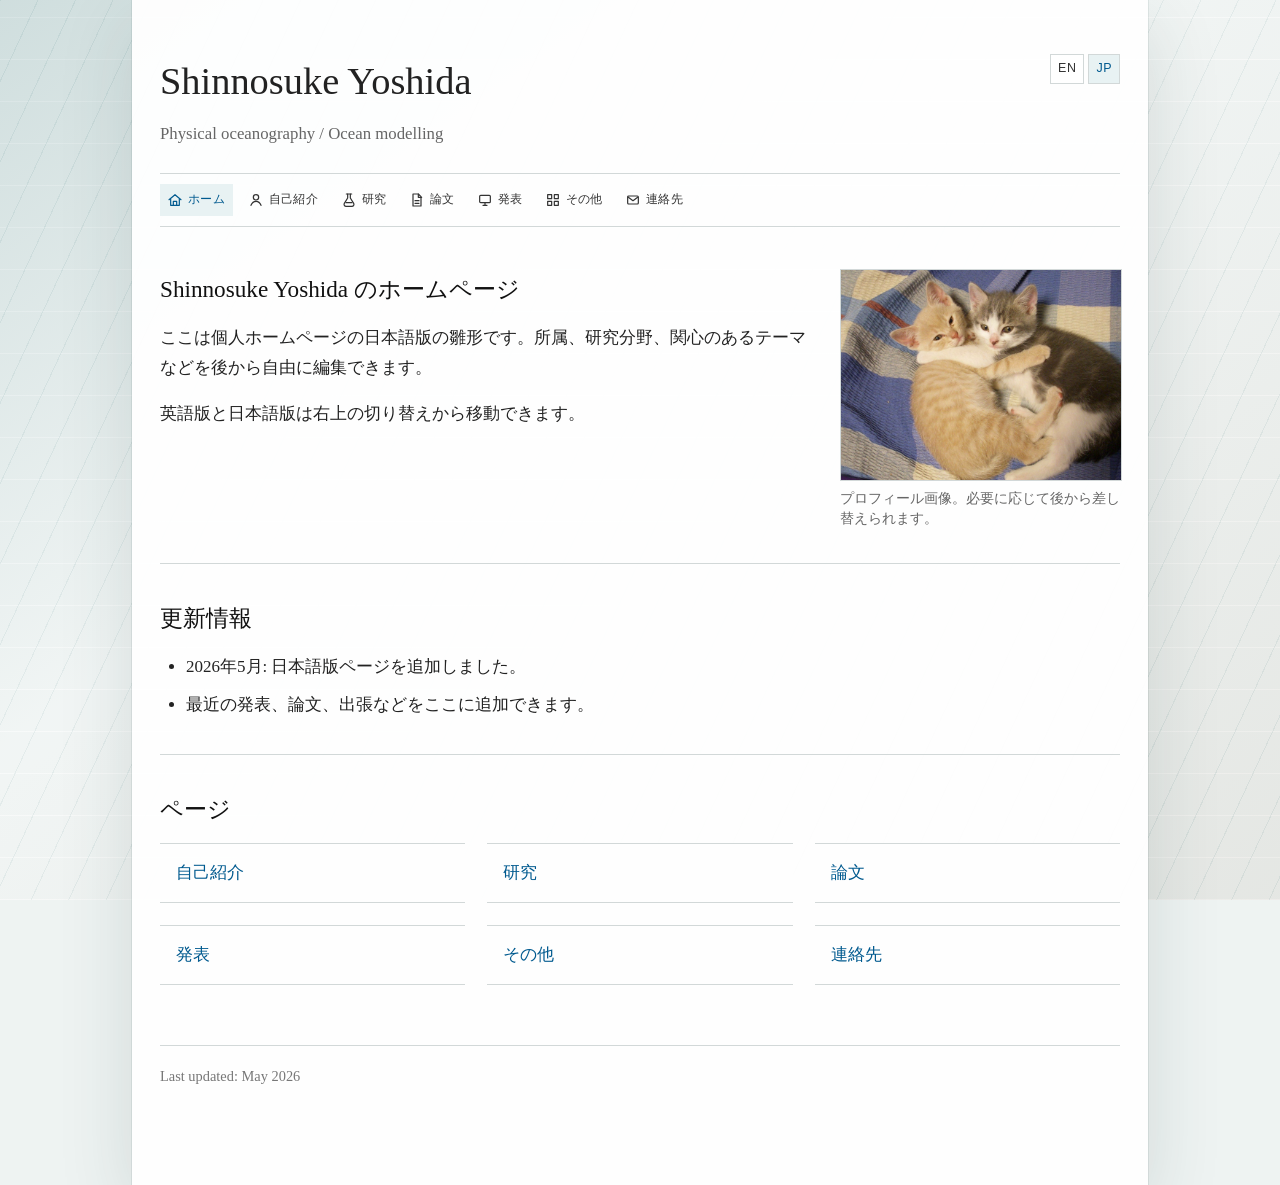
==== ja/index.html @ 1862db9d "Add Japanese home page" ====
<!DOCTYPE html>
<html lang="ja">
<head>
  <meta charset="UTF-8">
  <meta name="viewport" content="width=device-width, initial-scale=1.0">
  <meta name="description" content="Shinnosuke Yoshida の個人ホームページ">
  <title>Shinnosuke Yoshida</title>
  <link rel="stylesheet" href="/style.css">
</head>
<body>
  <div class="page">
    <header class="site-header">
      <div class="header-top">
        <div class="identity"><h1>Shinnosuke Yoshida</h1><p class="subtitle">Physical oceanography / Ocean modelling</p></div>
        <div class="language-switch" aria-label="Language switch"><a href="/">EN</a><span class="active">JP</span></div>
      </div>
      <nav class="nav" aria-label="Main navigation"><a class="active" href="/ja/"><svg class="nav-icon" aria-hidden="true"><use href="/assets/icons.svg#home"></use></svg><span>ホーム</span></a><a href="/ja/about.html"><svg class="nav-icon" aria-hidden="true"><use href="/assets/icons.svg#user"></use></svg><span>自己紹介</span></a><a href="/ja/research.html"><svg class="nav-icon" aria-hidden="true"><use href="/assets/icons.svg#research"></use></svg><span>研究</span></a><a href="/ja/publications.html"><svg class="nav-icon" aria-hidden="true"><use href="/assets/icons.svg#file"></use></svg><span>論文</span></a><a href="/ja/presentations.html"><svg class="nav-icon" aria-hidden="true"><use href="/assets/icons.svg#screen"></use></svg><span>発表</span></a><a href="/ja/misc.html"><svg class="nav-icon" aria-hidden="true"><use href="/assets/icons.svg#grid"></use></svg><span>その他</span></a><a href="/ja/contact.html"><svg class="nav-icon" aria-hidden="true"><use href="/assets/icons.svg#mail"></use></svg><span>連絡先</span></a></nav>
    </header>
    <main><section class="intro"><div><h2>Shinnosuke Yoshida のホームページ</h2><p>ここは個人ホームページの日本語版の雛形です。所属、研究分野、関心のあるテーマなどを後から自由に編集できます。</p><p>英語版と日本語版は右上の切り替えから移動できます。</p></div><figure class="profile-slot"><img class="profile-photo" src="/assets/images/猫.JPG" alt="プロフィール画像"><figcaption>プロフィール画像。必要に応じて後から差し替えられます。</figcaption></figure></section><hr><section><h2>更新情報</h2><ul><li>2026年5月: 日本語版ページを追加しました。</li><li>最近の発表、論文、出張などをここに追加できます。</li></ul></section><hr><section><h2>ページ</h2><div class="link-grid"><a href="/ja/about.html">自己紹介</a><a href="/ja/research.html">研究</a><a href="/ja/publications.html">論文</a><a href="/ja/presentations.html">発表</a><a href="/ja/misc.html">その他</a><a href="/ja/contact.html">連絡先</a></div></section></main><footer class="site-footer"><p>Last updated: May 2026</p></footer>
  </div>
</body>
</html>
---- style.css ----
:root {
  --text: #222;
  --muted: #666;
  --line: #d2d8d8;
  --link: #005a8f;
  --paper: rgba(255, 255, 255, 0.95);
  --background: #eef3f2;
  --nav-hover: #e8f2f3;
  --accent: #2d6f73;
}

body {
  margin: 0;
  background-color: var(--background);
  background-image:
    linear-gradient(145deg, rgba(46, 111, 115, 0.16), rgba(255, 255, 255, 0.2) 42%, rgba(116, 86, 55, 0.08)),
    repeating-linear-gradient(115deg, rgba(45, 111, 115, 0.09) 0 1px, transparent 1px 34px),
    repeating-linear-gradient(0deg, rgba(255, 255, 255, 0.5) 0 1px, transparent 1px 42px);
  background-attachment: fixed;
  color: var(--text);
  font-family: Georgia, "Times New Roman", serif;
  font-size: 17px;
  line-height: 1.75;
}

.page {
  max-width: 960px;
  min-height: 100vh;
  margin: 0 auto;
  padding: 48px 28px 80px;
  background: var(--paper);
  box-shadow: 0 0 0 1px rgba(32, 64, 66, 0.08), 0 24px 70px rgba(32, 64, 66, 0.14);
}

.site-header {
  margin-bottom: 42px;
}

.header-top {
  display: flex;
  align-items: start;
  justify-content: space-between;
  gap: 20px;
}

.identity h1 {
  margin: 0;
  font-size: 2.4rem;
  font-weight: normal;
}

.subtitle {
  margin: 4px 0 24px;
  color: var(--muted);
  font-size: 1.05rem;
}

.language-switch {
  display: inline-flex;
  gap: 4px;
  padding-top: 6px;
  font-family: Arial, Helvetica, sans-serif;
  font-size: 0.78rem;
  letter-spacing: 0.04em;
  white-space: nowrap;
}

.language-switch a,
.language-switch span {
  padding: 3px 7px;
  border: 1px solid var(--line);
  color: #333;
  text-decoration: none;
  background: rgba(255, 255, 255, 0.75);
}

.language-switch .active,
.language-switch a:hover {
  color: var(--link);
  background: var(--nav-hover);
}

.nav {
  display: flex;
  flex-wrap: wrap;
  gap: 6px 8px;
  padding: 10px 0;
  border-top: 1px solid var(--line);
  border-bottom: 1px solid var(--line);
  font-family: Arial, Helvetica, sans-serif;
  font-size: 0.78rem;
  letter-spacing: 0.04em;
}

.nav a {
  display: inline-flex;
  align-items: center;
  gap: 5px;
  min-height: 28px;
  padding: 2px 7px;
  color: #333;
  text-decoration: none;
}

.nav a:hover,
.nav a.active {
  background: var(--nav-hover);
  color: var(--link);
  text-decoration: none;
}

.nav-icon {
  width: 16px;
  height: 16px;
  flex: 0 0 auto;
  fill: none;
  stroke: currentColor;
  stroke-linecap: round;
  stroke-linejoin: round;
  stroke-width: 1.8;
}

a {
  color: var(--link);
  text-decoration: none;
}

a:hover {
  text-decoration: underline;
}

main {
  margin-top: 36px;
}

section {
  margin: 34px 0;
}

h2 {
  margin: 0 0 14px;
  color: #111;
  font-size: 1.45rem;
  font-weight: normal;
}

h3 {
  margin: 0 0 8px;
  font-size: 1.12rem;
}

p {
  margin: 0 0 16px;
}

ul {
  margin-top: 8px;
  padding-left: 26px;
}

li {
  margin-bottom: 8px;
}

hr {
  margin: 34px 0;
  border: 0;
  border-top: 1px solid var(--line);
}

figure {
  margin: 0;
}

figcaption {
  margin-top: 8px;
  color: var(--muted);
  font-family: Arial, Helvetica, sans-serif;
  font-size: 0.86rem;
  line-height: 1.45;
}

code {
  font-family: Consolas, "Courier New", monospace;
  font-size: 0.88em;
}

.intro,
.project-item {
  display: grid;
  grid-template-columns: minmax(0, 1fr) 280px;
  gap: 32px;
  align-items: start;
}

.page-lead {
  max-width: 720px;
}

.project-list {
  display: grid;
  gap: 28px;
}

.compact-list {
  columns: 2;
  column-gap: 48px;
}

.profile-slot,
.media-slot,
.gallery-item {
  width: 100%;
}

.profile-photo {
  display: block;
  width: 100%;
  aspect-ratio: 4 / 3;
  object-fit: cover;
  border: 1px solid var(--line);
  background: #fbfbfb;
}

.image-placeholder {
  display: grid;
  min-height: 160px;
  place-items: center;
  border: 1px dashed #b9b9b9;
  background:
    linear-gradient(135deg, rgba(0, 90, 143, 0.06), rgba(0, 0, 0, 0)),
    #fbfbfb;
  color: #777;
  font-family: Arial, Helvetica, sans-serif;
  font-size: 0.9rem;
  text-align: center;
}

.gallery-grid,
.link-grid {
  display: grid;
  grid-template-columns: repeat(3, minmax(0, 1fr));
  gap: 22px;
}

.link-grid a {
  display: block;
  padding: 14px 16px;
  border-top: 1px solid var(--line);
  border-bottom: 1px solid var(--line);
  font-family: Arial, Helvetica, sans-serif;
  background: rgba(255, 255, 255, 0.55);
}

.link-grid a:hover {
  background: var(--nav-hover);
  text-decoration: none;
}

.site-footer {
  margin-top: 60px;
  padding-top: 18px;
  border-top: 1px solid var(--line);
  color: #777;
  font-size: 0.9rem;
}

@media (max-width: 820px) {
  .intro,
  .project-item,
  .gallery-grid,
  .link-grid {
    grid-template-columns: 1fr;
  }

  .compact-list {
    columns: 1;
  }

  .profile-photo {
    max-width: 320px;
  }
}

@media (max-width: 640px) {
  body {
    font-size: 16px;
  }

  .page {
    padding: 32px 20px 60px;
  }

  .header-top {
    display: block;
  }

  .language-switch {
    margin-bottom: 16px;
  }

  .identity h1 {
    font-size: 2rem;
  }

  .nav {
    gap: 6px;
    font-size: 0.76rem;
  }
}
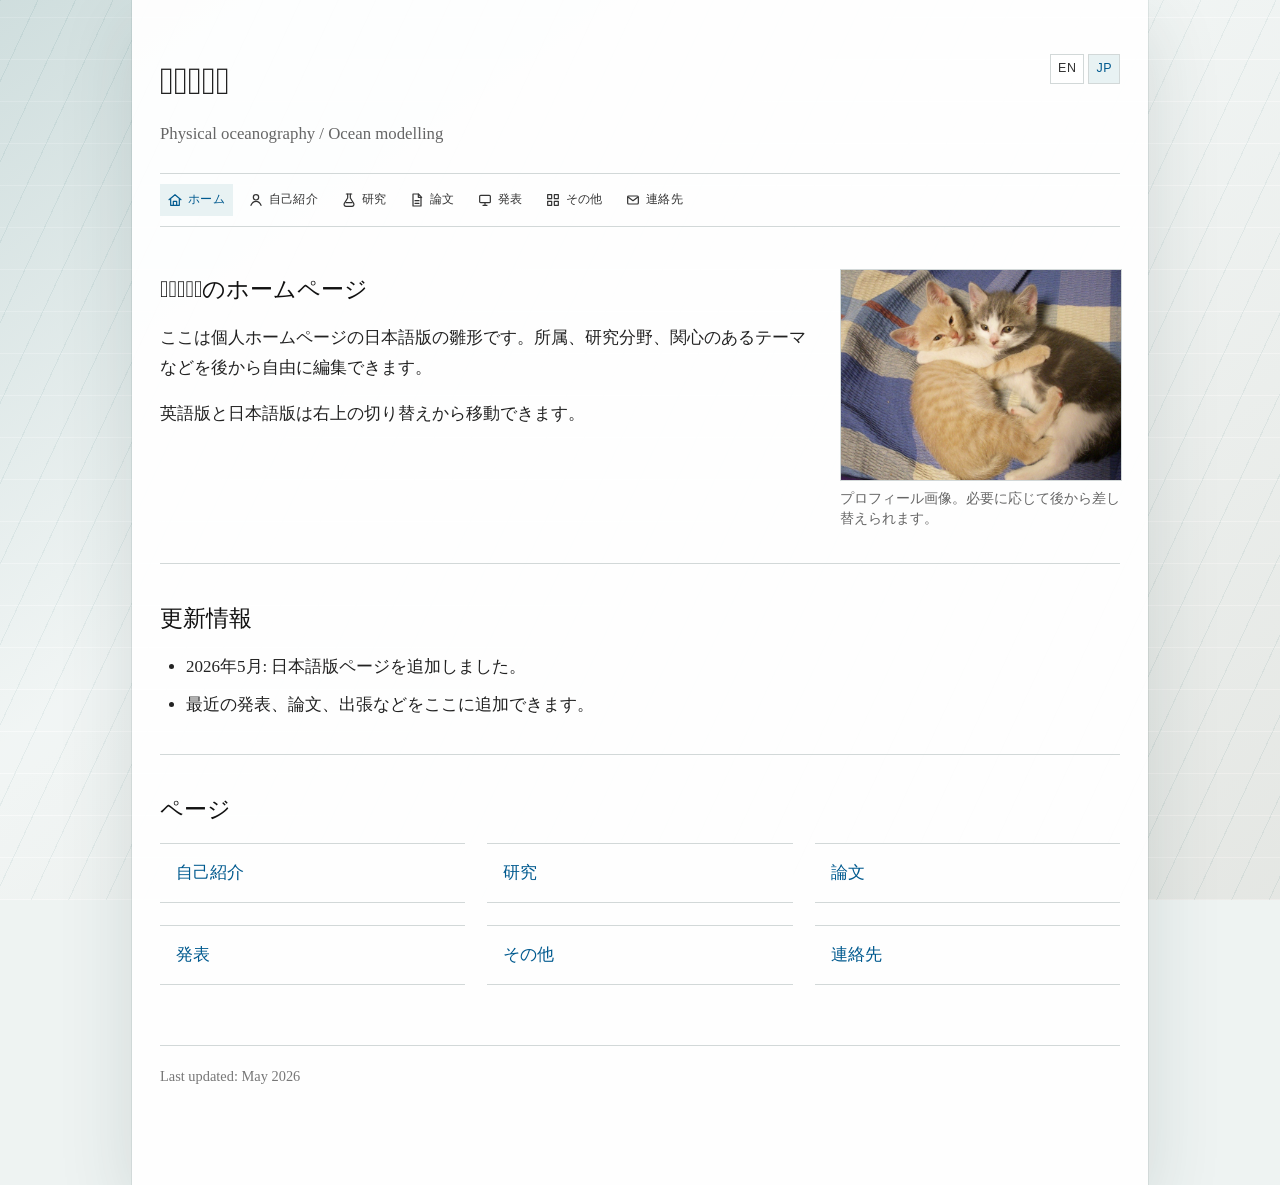
==== commit 6a650629: "Use Japanese name on Japanese home page" ====
--- a/ja/index.html
+++ b/ja/index.html
@@ -1,22 +1,5 @@
 <!DOCTYPE html>
 <html lang="ja">
-<head>
-  <meta charset="UTF-8">
-  <meta name="viewport" content="width=device-width, initial-scale=1.0">
-  <meta name="description" content="Shinnosuke Yoshida の個人ホームページ">
-  <title>Shinnosuke Yoshida</title>
-  <link rel="stylesheet" href="/style.css">
-</head>
-<body>
-  <div class="page">
-    <header class="site-header">
-      <div class="header-top">
-        <div class="identity"><h1>Shinnosuke Yoshida</h1><p class="subtitle">Physical oceanography / Ocean modelling</p></div>
-        <div class="language-switch" aria-label="Language switch"><a href="/">EN</a><span class="active">JP</span></div>
-      </div>
-      <nav class="nav" aria-label="Main navigation"><a class="active" href="/ja/"><svg class="nav-icon" aria-hidden="true"><use href="/assets/icons.svg#home"></use></svg><span>ホーム</span></a><a href="/ja/about.html"><svg class="nav-icon" aria-hidden="true"><use href="/assets/icons.svg#user"></use></svg><span>自己紹介</span></a><a href="/ja/research.html"><svg class="nav-icon" aria-hidden="true"><use href="/assets/icons.svg#research"></use></svg><span>研究</span></a><a href="/ja/publications.html"><svg class="nav-icon" aria-hidden="true"><use href="/assets/icons.svg#file"></use></svg><span>論文</span></a><a href="/ja/presentations.html"><svg class="nav-icon" aria-hidden="true"><use href="/assets/icons.svg#screen"></use></svg><span>発表</span></a><a href="/ja/misc.html"><svg class="nav-icon" aria-hidden="true"><use href="/assets/icons.svg#grid"></use></svg><span>その他</span></a><a href="/ja/contact.html"><svg class="nav-icon" aria-hidden="true"><use href="/assets/icons.svg#mail"></use></svg><span>連絡先</span></a></nav>
-    </header>
-    <main><section class="intro"><div><h2>Shinnosuke Yoshida のホームページ</h2><p>ここは個人ホームページの日本語版の雛形です。所属、研究分野、関心のあるテーマなどを後から自由に編集できます。</p><p>英語版と日本語版は右上の切り替えから移動できます。</p></div><figure class="profile-slot"><img class="profile-photo" src="/assets/images/猫.JPG" alt="プロフィール画像"><figcaption>プロフィール画像。必要に応じて後から差し替えられます。</figcaption></figure></section><hr><section><h2>更新情報</h2><ul><li>2026年5月: 日本語版ページを追加しました。</li><li>最近の発表、論文、出張などをここに追加できます。</li></ul></section><hr><section><h2>ページ</h2><div class="link-grid"><a href="/ja/about.html">自己紹介</a><a href="/ja/research.html">研究</a><a href="/ja/publications.html">論文</a><a href="/ja/presentations.html">発表</a><a href="/ja/misc.html">その他</a><a href="/ja/contact.html">連絡先</a></div></section></main><footer class="site-footer"><p>Last updated: May 2026</p></footer>
-  </div>
-</body>
+<head><meta charset="UTF-8"><meta name="viewport" content="width=device-width, initial-scale=1.0"><meta name="description" content="𠮷田槙之助の個人ホームページ"><title>𠮷田槙之助</title><link rel="stylesheet" href="/style.css"></head>
+<body><div class="page"><header class="site-header"><div class="header-top"><div class="identity"><h1>𠮷田槙之助</h1><p class="subtitle">Physical oceanography / Ocean modelling</p></div><div class="language-switch" aria-label="Language switch"><a href="/">EN</a><span class="active">JP</span></div></div><nav class="nav" aria-label="Main navigation"><a class="active" href="/ja/"><svg class="nav-icon" aria-hidden="true"><use href="/assets/icons.svg#home"></use></svg><span>ホーム</span></a><a href="/ja/about.html"><svg class="nav-icon" aria-hidden="true"><use href="/assets/icons.svg#user"></use></svg><span>自己紹介</span></a><a href="/ja/research.html"><svg class="nav-icon" aria-hidden="true"><use href="/assets/icons.svg#research"></use></svg><span>研究</span></a><a href="/ja/publications.html"><svg class="nav-icon" aria-hidden="true"><use href="/assets/icons.svg#file"></use></svg><span>論文</span></a><a href="/ja/presentations.html"><svg class="nav-icon" aria-hidden="true"><use href="/assets/icons.svg#screen"></use></svg><span>発表</span></a><a href="/ja/misc.html"><svg class="nav-icon" aria-hidden="true"><use href="/assets/icons.svg#grid"></use></svg><span>その他</span></a><a href="/ja/contact.html"><svg class="nav-icon" aria-hidden="true"><use href="/assets/icons.svg#mail"></use></svg><span>連絡先</span></a></nav></header><main><section class="intro"><div><h2>𠮷田槙之助のホームページ</h2><p>ここは個人ホームページの日本語版の雛形です。所属、研究分野、関心のあるテーマなどを後から自由に編集できます。</p><p>英語版と日本語版は右上の切り替えから移動できます。</p></div><figure class="profile-slot"><img class="profile-photo" src="/assets/images/猫.JPG" alt="プロフィール画像"><figcaption>プロフィール画像。必要に応じて後から差し替えられます。</figcaption></figure></section><hr><section><h2>更新情報</h2><ul><li>2026年5月: 日本語版ページを追加しました。</li><li>最近の発表、論文、出張などをここに追加できます。</li></ul></section><hr><section><h2>ページ</h2><div class="link-grid"><a href="/ja/about.html">自己紹介</a><a href="/ja/research.html">研究</a><a href="/ja/publications.html">論文</a><a href="/ja/presentations.html">発表</a><a href="/ja/misc.html">その他</a><a href="/ja/contact.html">連絡先</a></div></section></main><footer class="site-footer"><p>Last updated: May 2026</p></footer></div></body>
 </html>
--- a/style.css
+++ b/style.css
@@ -145,7 +145,7 @@
 }
 
 h3 {
-  margin: 0 0 8px;
+  margin: 24px 0 10px;
   font-size: 1.12rem;
 }
 
@@ -257,6 +257,48 @@
   text-decoration: none;
 }
 
+.info-list {
+  margin: 0 0 22px;
+  padding: 0;
+  list-style: none;
+}
+
+.info-list li {
+  margin-bottom: 10px;
+}
+
+.map-frame {
+  display: block;
+  width: 100%;
+  height: 360px;
+  border: 1px solid var(--line);
+  background: #f5f5f5;
+}
+
+.presentation-section {
+  margin-top: 30px;
+}
+
+.presentation-list {
+  margin: 8px 0 0;
+  padding-left: 0;
+  list-style: none;
+}
+
+.presentation-list li {
+  padding: 12px 0;
+  border-top: 1px solid var(--line);
+}
+
+.presentation-list li:last-child {
+  border-bottom: 1px solid var(--line);
+}
+
+.presentation-note {
+  color: var(--muted);
+  font-size: 0.95rem;
+}
+
 .site-footer {
   margin-top: 60px;
   padding-top: 18px;
@@ -307,4 +349,8 @@
     gap: 6px;
     font-size: 0.76rem;
   }
-}
+
+  .map-frame {
+    height: 280px;
+  }
+}
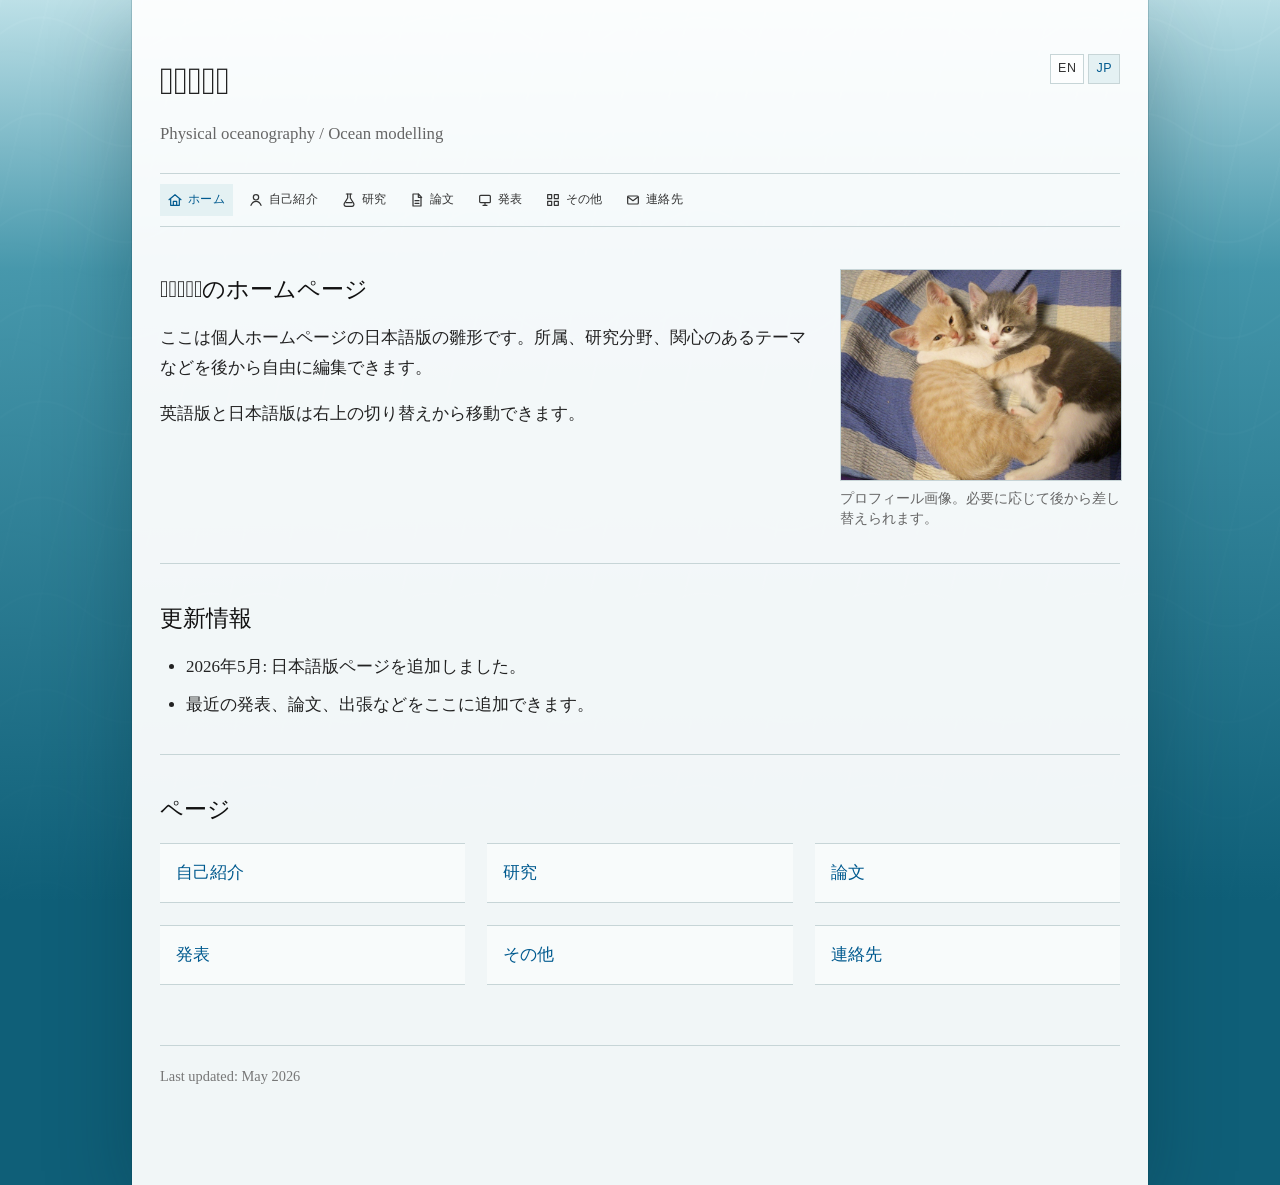
==== commit d22ba7e8: "Load random backgrounds on Japanese home page" ====
--- a/ja/index.html
+++ b/ja/index.html
@@ -1,5 +1,5 @@
 <!DOCTYPE html>
 <html lang="ja">
-<head><meta charset="UTF-8"><meta name="viewport" content="width=device-width, initial-scale=1.0"><meta name="description" content="𠮷田槙之助の個人ホームページ"><title>𠮷田槙之助</title><link rel="stylesheet" href="/style.css"></head>
+<head><meta charset="UTF-8"><meta name="viewport" content="width=device-width, initial-scale=1.0"><meta name="description" content="𠮷田槙之助の個人ホームページ"><title>𠮷田槙之助</title><link rel="stylesheet" href="/style.css"><script src="/assets/backgrounds.js" defer></script></head>
 <body><div class="page"><header class="site-header"><div class="header-top"><div class="identity"><h1>𠮷田槙之助</h1><p class="subtitle">Physical oceanography / Ocean modelling</p></div><div class="language-switch" aria-label="Language switch"><a href="/">EN</a><span class="active">JP</span></div></div><nav class="nav" aria-label="Main navigation"><a class="active" href="/ja/"><svg class="nav-icon" aria-hidden="true"><use href="/assets/icons.svg#home"></use></svg><span>ホーム</span></a><a href="/ja/about.html"><svg class="nav-icon" aria-hidden="true"><use href="/assets/icons.svg#user"></use></svg><span>自己紹介</span></a><a href="/ja/research.html"><svg class="nav-icon" aria-hidden="true"><use href="/assets/icons.svg#research"></use></svg><span>研究</span></a><a href="/ja/publications.html"><svg class="nav-icon" aria-hidden="true"><use href="/assets/icons.svg#file"></use></svg><span>論文</span></a><a href="/ja/presentations.html"><svg class="nav-icon" aria-hidden="true"><use href="/assets/icons.svg#screen"></use></svg><span>発表</span></a><a href="/ja/misc.html"><svg class="nav-icon" aria-hidden="true"><use href="/assets/icons.svg#grid"></use></svg><span>その他</span></a><a href="/ja/contact.html"><svg class="nav-icon" aria-hidden="true"><use href="/assets/icons.svg#mail"></use></svg><span>連絡先</span></a></nav></header><main><section class="intro"><div><h2>𠮷田槙之助のホームページ</h2><p>ここは個人ホームページの日本語版の雛形です。所属、研究分野、関心のあるテーマなどを後から自由に編集できます。</p><p>英語版と日本語版は右上の切り替えから移動できます。</p></div><figure class="profile-slot"><img class="profile-photo" src="/assets/images/猫.JPG" alt="プロフィール画像"><figcaption>プロフィール画像。必要に応じて後から差し替えられます。</figcaption></figure></section><hr><section><h2>更新情報</h2><ul><li>2026年5月: 日本語版ページを追加しました。</li><li>最近の発表、論文、出張などをここに追加できます。</li></ul></section><hr><section><h2>ページ</h2><div class="link-grid"><a href="/ja/about.html">自己紹介</a><a href="/ja/research.html">研究</a><a href="/ja/publications.html">論文</a><a href="/ja/presentations.html">発表</a><a href="/ja/misc.html">その他</a><a href="/ja/contact.html">連絡先</a></div></section></main><footer class="site-footer"><p>Last updated: May 2026</p></footer></div></body>
 </html>
--- a/style.css
+++ b/style.css
@@ -1,24 +1,33 @@
 :root {
   --text: #222;
   --muted: #666;
-  --line: #d2d8d8;
+  --line: #c7d5d7;
   --link: #005a8f;
-  --paper: rgba(255, 255, 255, 0.95);
-  --background: #eef3f2;
-  --nav-hover: #e8f2f3;
-  --accent: #2d6f73;
+  --paper: rgba(255, 255, 255, 0.94);
+  --background: #0f5f78;
+  --nav-hover: #e4f1f3;
+  --accent: #1f6f7a;
+  --font-body: "Palatino Linotype", Palatino, Georgia, "Times New Roman", serif;
+  --font-ui: Arial, Helvetica, sans-serif;
+}
+
+html:lang(ja) {
+  --font-body: "Yu Mincho", "Hiragino Mincho ProN", "Noto Serif JP", "Times New Roman", serif;
+  --font-ui: "Yu Gothic", "Hiragino Kaku Gothic ProN", "Noto Sans JP", Arial, sans-serif;
 }
 
 body {
   margin: 0;
   background-color: var(--background);
   background-image:
-    linear-gradient(145deg, rgba(46, 111, 115, 0.16), rgba(255, 255, 255, 0.2) 42%, rgba(116, 86, 55, 0.08)),
-    repeating-linear-gradient(115deg, rgba(45, 111, 115, 0.09) 0 1px, transparent 1px 34px),
-    repeating-linear-gradient(0deg, rgba(255, 255, 255, 0.5) 0 1px, transparent 1px 42px);
-  background-attachment: fixed;
+    linear-gradient(180deg, rgba(199, 232, 238, 0.92) 0%, rgba(72, 154, 174, 0.92) 30%, rgba(15, 95, 120, 0.98) 100%),
+    url("data:image/svg+xml,%3Csvg xmlns='http://www.w3.org/2000/svg' width='220' height='96' viewBox='0 0 220 96'%3E%3Cpath d='M0 34 C28 12 55 12 84 34 S141 56 170 34 S221 12 250 34' fill='none' stroke='%23ffffff' stroke-opacity='.20' stroke-width='2'/%3E%3Cpath d='M-36 68 C-5 46 27 46 58 68 S120 90 151 68 S213 46 244 68' fill='none' stroke='%23073f55' stroke-opacity='.15' stroke-width='2'/%3E%3C/svg%3E"),
+    repeating-linear-gradient(103deg, rgba(255, 255, 255, 0.13) 0 2px, transparent 2px 46px),
+    linear-gradient(115deg, rgba(255, 255, 255, 0.22), transparent 42%);
+  background-attachment: fixed, fixed, fixed, fixed;
+  background-size: cover, 220px 96px, 360px 360px, cover;
   color: var(--text);
-  font-family: Georgia, "Times New Roman", serif;
+  font-family: var(--font-body);
   font-size: 17px;
   line-height: 1.75;
 }
@@ -29,7 +38,7 @@
   margin: 0 auto;
   padding: 48px 28px 80px;
   background: var(--paper);
-  box-shadow: 0 0 0 1px rgba(32, 64, 66, 0.08), 0 24px 70px rgba(32, 64, 66, 0.14);
+  box-shadow: 0 0 0 1px rgba(9, 58, 72, 0.16), 0 26px 80px rgba(4, 42, 56, 0.32);
 }
 
 .site-header {
@@ -59,7 +68,7 @@
   display: inline-flex;
   gap: 4px;
   padding-top: 6px;
-  font-family: Arial, Helvetica, sans-serif;
+  font-family: var(--font-ui);
   font-size: 0.78rem;
   letter-spacing: 0.04em;
   white-space: nowrap;
@@ -87,7 +96,7 @@
   padding: 10px 0;
   border-top: 1px solid var(--line);
   border-bottom: 1px solid var(--line);
-  font-family: Arial, Helvetica, sans-serif;
+  font-family: var(--font-ui);
   font-size: 0.78rem;
   letter-spacing: 0.04em;
 }
@@ -175,7 +184,7 @@
 figcaption {
   margin-top: 8px;
   color: var(--muted);
-  font-family: Arial, Helvetica, sans-serif;
+  font-family: var(--font-ui);
   font-size: 0.86rem;
   line-height: 1.45;
 }
@@ -231,7 +240,7 @@
     linear-gradient(135deg, rgba(0, 90, 143, 0.06), rgba(0, 0, 0, 0)),
     #fbfbfb;
   color: #777;
-  font-family: Arial, Helvetica, sans-serif;
+  font-family: var(--font-ui);
   font-size: 0.9rem;
   text-align: center;
 }
@@ -248,7 +257,7 @@
   padding: 14px 16px;
   border-top: 1px solid var(--line);
   border-bottom: 1px solid var(--line);
-  font-family: Arial, Helvetica, sans-serif;
+  font-family: var(--font-ui);
   background: rgba(255, 255, 255, 0.55);
 }
 
@@ -294,6 +303,18 @@
   border-bottom: 1px solid var(--line);
 }
 
+.presentation-label {
+  display: inline-block;
+  min-width: 5.8em;
+  margin-right: 0.45em;
+  color: var(--accent);
+  font-family: var(--font-ui);
+  font-size: 0.78rem;
+  font-weight: 700;
+  letter-spacing: 0.02em;
+  white-space: nowrap;
+}
+
 .presentation-note {
   color: var(--muted);
   font-size: 0.95rem;
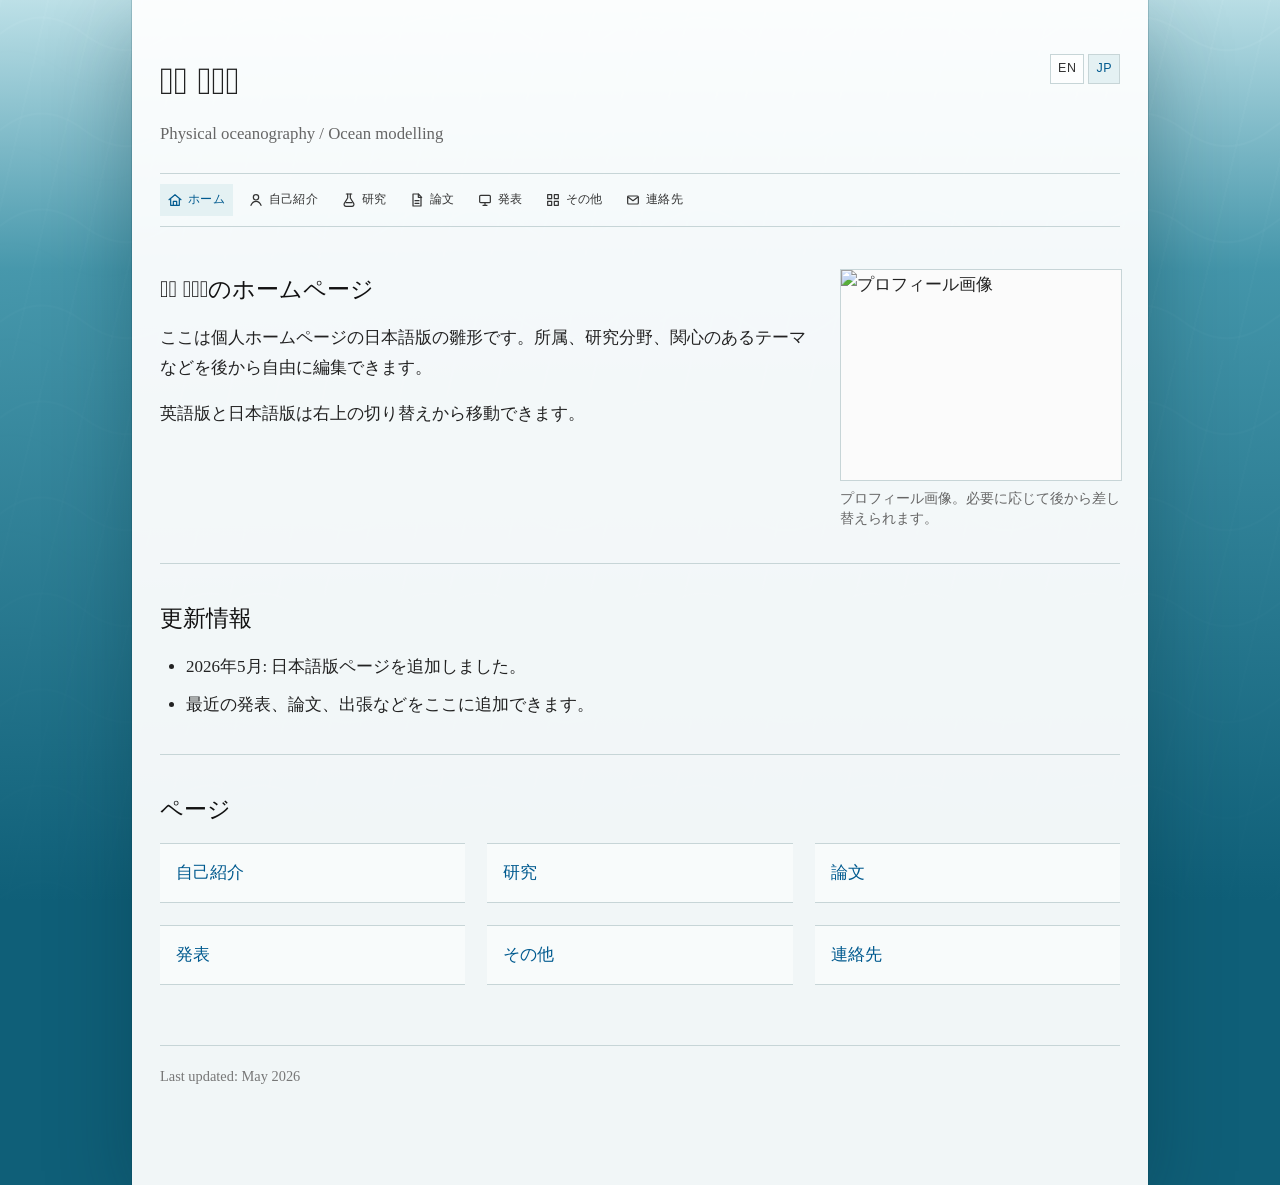
==== commit 6401232b: "Add space in Japanese name on home page" ====
--- a/ja/index.html
+++ b/ja/index.html
@@ -1,5 +1,5 @@
 <!DOCTYPE html>
 <html lang="ja">
-<head><meta charset="UTF-8"><meta name="viewport" content="width=device-width, initial-scale=1.0"><meta name="description" content="𠮷田槙之助の個人ホームページ"><title>𠮷田槙之助</title><link rel="stylesheet" href="/style.css"><script src="/assets/backgrounds.js" defer></script></head>
-<body><div class="page"><header class="site-header"><div class="header-top"><div class="identity"><h1>𠮷田槙之助</h1><p class="subtitle">Physical oceanography / Ocean modelling</p></div><div class="language-switch" aria-label="Language switch"><a href="/">EN</a><span class="active">JP</span></div></div><nav class="nav" aria-label="Main navigation"><a class="active" href="/ja/"><svg class="nav-icon" aria-hidden="true"><use href="/assets/icons.svg#home"></use></svg><span>ホーム</span></a><a href="/ja/about.html"><svg class="nav-icon" aria-hidden="true"><use href="/assets/icons.svg#user"></use></svg><span>自己紹介</span></a><a href="/ja/research.html"><svg class="nav-icon" aria-hidden="true"><use href="/assets/icons.svg#research"></use></svg><span>研究</span></a><a href="/ja/publications.html"><svg class="nav-icon" aria-hidden="true"><use href="/assets/icons.svg#file"></use></svg><span>論文</span></a><a href="/ja/presentations.html"><svg class="nav-icon" aria-hidden="true"><use href="/assets/icons.svg#screen"></use></svg><span>発表</span></a><a href="/ja/misc.html"><svg class="nav-icon" aria-hidden="true"><use href="/assets/icons.svg#grid"></use></svg><span>その他</span></a><a href="/ja/contact.html"><svg class="nav-icon" aria-hidden="true"><use href="/assets/icons.svg#mail"></use></svg><span>連絡先</span></a></nav></header><main><section class="intro"><div><h2>𠮷田槙之助のホームページ</h2><p>ここは個人ホームページの日本語版の雛形です。所属、研究分野、関心のあるテーマなどを後から自由に編集できます。</p><p>英語版と日本語版は右上の切り替えから移動できます。</p></div><figure class="profile-slot"><img class="profile-photo" src="/assets/images/猫.JPG" alt="プロフィール画像"><figcaption>プロフィール画像。必要に応じて後から差し替えられます。</figcaption></figure></section><hr><section><h2>更新情報</h2><ul><li>2026年5月: 日本語版ページを追加しました。</li><li>最近の発表、論文、出張などをここに追加できます。</li></ul></section><hr><section><h2>ページ</h2><div class="link-grid"><a href="/ja/about.html">自己紹介</a><a href="/ja/research.html">研究</a><a href="/ja/publications.html">論文</a><a href="/ja/presentations.html">発表</a><a href="/ja/misc.html">その他</a><a href="/ja/contact.html">連絡先</a></div></section></main><footer class="site-footer"><p>Last updated: May 2026</p></footer></div></body>
+<head><meta charset="UTF-8"><meta name="viewport" content="width=device-width, initial-scale=1.0"><meta name="description" content="𠮷田 槙之助の個人ホームページ"><title>𠮷田 槙之助</title><link rel="stylesheet" href="/style.css"><script src="/assets/backgrounds.js" defer></script></head>
+<body><div class="page"><header class="site-header"><div class="header-top"><div class="identity"><h1>𠮷田 槙之助</h1><p class="subtitle">Physical oceanography / Ocean modelling</p></div><div class="language-switch" aria-label="Language switch"><a href="/">EN</a><span class="active">JP</span></div></div><nav class="nav" aria-label="Main navigation"><a class="active" href="/ja/"><svg class="nav-icon" aria-hidden="true"><use href="/assets/icons.svg#home"></use></svg><span>ホーム</span></a><a href="/ja/about.html"><svg class="nav-icon" aria-hidden="true"><use href="/assets/icons.svg#user"></use></svg><span>自己紹介</span></a><a href="/ja/research.html"><svg class="nav-icon" aria-hidden="true"><use href="/assets/icons.svg#research"></use></svg><span>研究</span></a><a href="/ja/publications.html"><svg class="nav-icon" aria-hidden="true"><use href="/assets/icons.svg#file"></use></svg><span>論文</span></a><a href="/ja/presentations.html"><svg class="nav-icon" aria-hidden="true"><use href="/assets/icons.svg#screen"></use></svg><span>発表</span></a><a href="/ja/misc.html"><svg class="nav-icon" aria-hidden="true"><use href="/assets/icons.svg#grid"></use></svg><span>その他</span></a><a href="/ja/contact.html"><svg class="nav-icon" aria-hidden="true"><use href="/assets/icons.svg#mail"></use></svg><span>連絡先</span></a></nav></header><main><section class="intro"><div><h2>𠮷田 槙之助のホームページ</h2><p>ここは個人ホームページの日本語版の雛形です。所属、研究分野、関心のあるテーマなどを後から自由に編集できます。</p><p>英語版と日本語版は右上の切り替えから移動できます。</p></div><figure class="profile-slot"><img class="profile-photo" src="/assets/images/猫.JPG" alt="プロフィール画像"><figcaption>プロフィール画像。必要に応じて後から差し替えられます。</figcaption></figure></section><hr><section><h2>更新情報</h2><ul><li>2026年5月: 日本語版ページを追加しました。</li><li>最近の発表、論文、出張などをここに追加できます。</li></ul></section><hr><section><h2>ページ</h2><div class="link-grid"><a href="/ja/about.html">自己紹介</a><a href="/ja/research.html">研究</a><a href="/ja/publications.html">論文</a><a href="/ja/presentations.html">発表</a><a href="/ja/misc.html">その他</a><a href="/ja/contact.html">連絡先</a></div></section></main><footer class="site-footer"><p>Last updated: May 2026</p></footer></div></body>
 </html>
